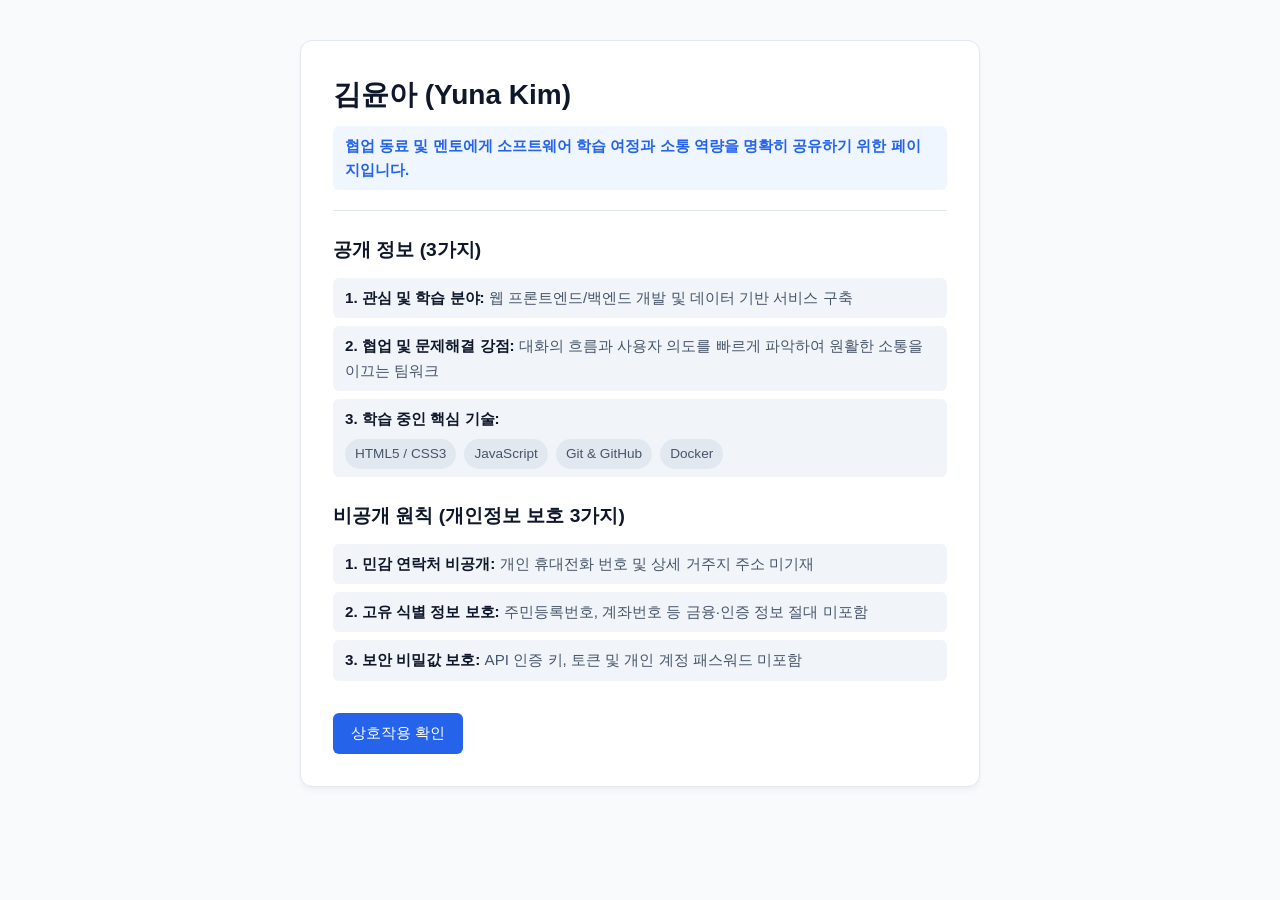
==== index.html @ d5805625 "Add files via upload" ====
<!DOCTYPE html>
<html lang="ko">
<head>
  <meta charset="UTF-8">
  <meta name="viewport" content="width=device-width, initial-scale=1.0">
  <title>김윤아 | 개발자 소개</title>
  <style>
    :root {
      --bg-color: #f8fafc;
      --card-bg: #ffffff;
      --text-main: #0f172a;
      --text-sub: #475569;
      --primary: #2563eb;
      --border: #e2e8f0;
    }
    * { box-sizing: border-box; margin: 0; padding: 0; }
    body {
      font-family: -apple-system, BlinkMacSystemFont, "Segoe UI", Roboto, "Apple SD Gothic Neo", sans-serif;
      background-color: var(--bg-color);
      color: var(--text-main);
      line-height: 1.6;
      padding: 40px 20px;
      display: flex;
      justify-content: center;
    }
    .container {
      max-width: 680px;
      width: 100%;
      background: var(--card-bg);
      border-radius: 12px;
      border: 1px solid var(--border);
      padding: 32px;
      box-shadow: 0 4px 6px -1px rgba(0, 0, 0, 0.05);
    }
    header {
      margin-bottom: 24px;
      border-bottom: 1px solid var(--border);
      padding-bottom: 20px;
    }
    h1 { font-size: 1.75rem; margin-bottom: 8px; color: var(--text-main); }
    .target-desc {
      color: var(--primary);
      font-weight: 600;
      font-size: 0.95rem;
      background: #eff6ff;
      padding: 8px 12px;
      border-radius: 6px;
      display: inline-block;
    }
    section { margin-top: 24px; }
    h2 { font-size: 1.2rem; margin-bottom: 12px; color: var(--text-main); }
    ul { list-style: none; }
    li {
      padding: 8px 12px;
      margin-bottom: 8px;
      background: #f1f5f9;
      border-radius: 6px;
      font-size: 0.95rem;
      color: var(--text-sub);
    }
    li strong { color: var(--text-main); }
    .tag-container {
      display: flex;
      flex-wrap: wrap;
      gap: 8px;
      margin-top: 8px;
    }
    .tag {
      background: #e2e8f0;
      padding: 4px 10px;
      border-radius: 20px;
      font-size: 0.85rem;
      font-weight: 500;
    }
    .actions {
      margin-top: 32px;
      display: flex;
      gap: 12px;
    }
    button, a.btn {
      display: inline-block;
      text-decoration: none;
      background-color: var(--primary);
      color: #ffffff;
      padding: 10px 18px;
      border-radius: 6px;
      border: none;
      font-size: 0.95rem;
      font-weight: 500;
      cursor: pointer;
      transition: background-color 0.2s ease;
    }
    button:hover, a.btn:hover, button:focus, a.btn:focus {
      background-color: #1d4ed8;
      outline: 2px solid #93c5fd;
    }
    #msg {
      margin-top: 12px;
      font-size: 0.9rem;
      color: #16a34a;
      font-weight: 500;
      display: none;
    }
  </style>
</head>
<body>
  <main class="container">
    <header>
      <h1>김윤아 (Yuna Kim)</h1>
      <!-- T01-C03: 대상과 목적 1문장 -->
      <p class="target-desc">협업 동료 및 멘토에게 소프트웨어 학습 여정과 소통 역량을 명확히 공유하기 위한 페이지입니다.</p>
    </header>

    <section>
      <h2>공개 정보 (3가지)</h2>
      <ul>
        <li><strong>1. 관심 및 학습 분야:</strong> 웹 프론트엔드/백엔드 개발 및 데이터 기반 서비스 구축</li>
        <li><strong>2. 협업 및 문제해결 강점:</strong> 대화의 흐름과 사용자 의도를 빠르게 파악하여 원활한 소통을 이끄는 팀워크</li>
        <li><strong>3. 학습 중인 핵심 기술:</strong>
          <div class="tag-container">
            <span class="tag">HTML5 / CSS3</span>
            <span class="tag">JavaScript</span>
            <span class="tag">Git & GitHub</span>
            <span class="tag">Docker</span>
          </div>
        </li>
      </ul>
    </section>

    <section>
      <h2>비공개 원칙 (개인정보 보호 3가지)</h2>
      <ul>
        <li><strong>1. 민감 연락처 비공개:</strong> 개인 휴대전화 번호 및 상세 거주지 주소 미기재</li>
        <li><strong>2. 고유 식별 정보 보호:</strong> 주민등록번호, 계좌번호 등 금융·인증 정보 절대 미포함</li>
        <li><strong>3. 보안 비밀값 보호:</strong> API 인증 키, 토큰 및 개인 계정 패스워드 미포함</li>
      </ul>
    </section>

    <div class="actions">
      <button type="button" id="contact-btn">상호작용 확인</button>
    </div>
    <p id="msg" role="status">정상적으로 상호작용되었습니다. 환영합니다!</p>
  </main>

  <script>
    const btn = document.getElementById('contact-btn');
    const msg = document.getElementById('msg');
    btn.addEventListener('click', () => {
      msg.style.display = 'block';
    });
  </script>
</body>
</html>
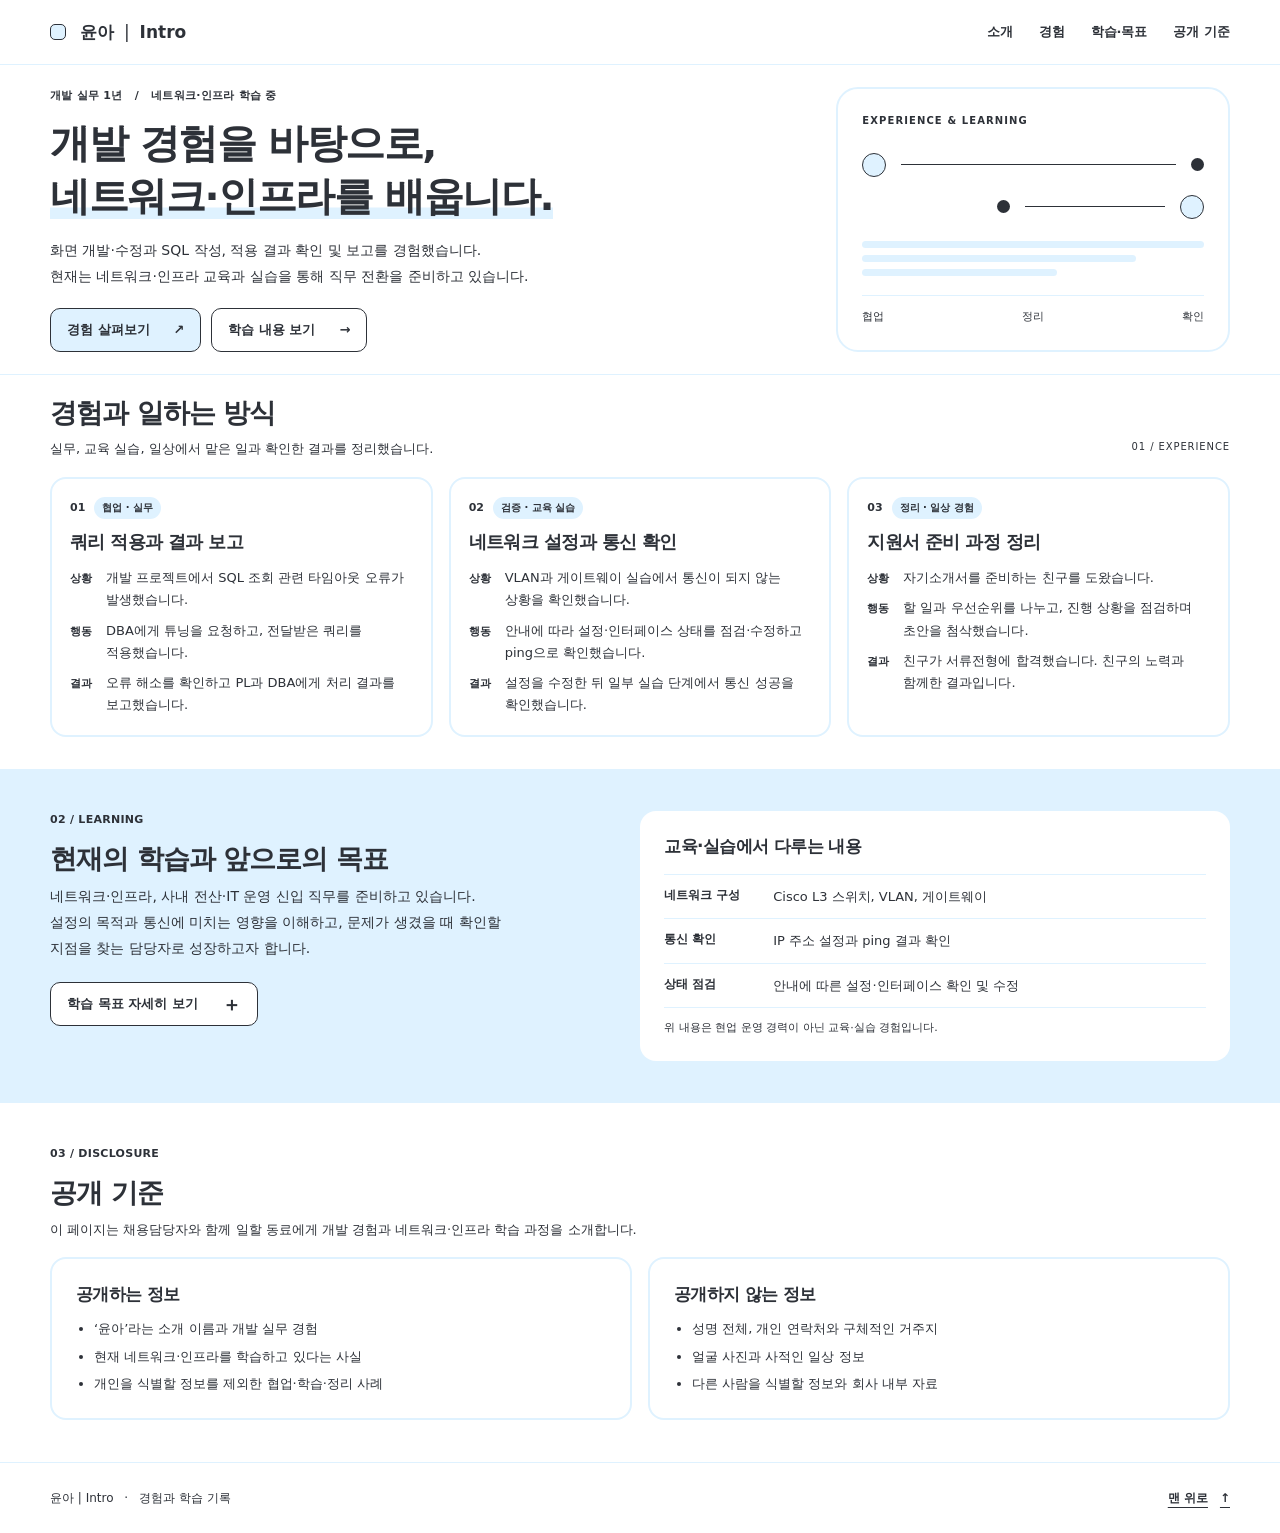
==== commit 867142b6: "Add personal introduction website" ====
--- a/index.html
+++ b/index.html
@@ -1,153 +1,171 @@
-<!DOCTYPE html>
-<html lang="ko">
-<head>
-  <meta charset="UTF-8">
-  <meta name="viewport" content="width=device-width, initial-scale=1.0">
-  <title>김윤아 | 개발자 소개</title>
-  <style>
-    :root {
-      --bg-color: #f8fafc;
-      --card-bg: #ffffff;
-      --text-main: #0f172a;
-      --text-sub: #475569;
-      --primary: #2563eb;
-      --border: #e2e8f0;
-    }
-    * { box-sizing: border-box; margin: 0; padding: 0; }
-    body {
-      font-family: -apple-system, BlinkMacSystemFont, "Segoe UI", Roboto, "Apple SD Gothic Neo", sans-serif;
-      background-color: var(--bg-color);
-      color: var(--text-main);
-      line-height: 1.6;
-      padding: 40px 20px;
-      display: flex;
-      justify-content: center;
-    }
-    .container {
-      max-width: 680px;
-      width: 100%;
-      background: var(--card-bg);
-      border-radius: 12px;
-      border: 1px solid var(--border);
-      padding: 32px;
-      box-shadow: 0 4px 6px -1px rgba(0, 0, 0, 0.05);
-    }
-    header {
-      margin-bottom: 24px;
-      border-bottom: 1px solid var(--border);
-      padding-bottom: 20px;
-    }
-    h1 { font-size: 1.75rem; margin-bottom: 8px; color: var(--text-main); }
-    .target-desc {
-      color: var(--primary);
-      font-weight: 600;
-      font-size: 0.95rem;
-      background: #eff6ff;
-      padding: 8px 12px;
-      border-radius: 6px;
-      display: inline-block;
-    }
-    section { margin-top: 24px; }
-    h2 { font-size: 1.2rem; margin-bottom: 12px; color: var(--text-main); }
-    ul { list-style: none; }
-    li {
-      padding: 8px 12px;
-      margin-bottom: 8px;
-      background: #f1f5f9;
-      border-radius: 6px;
-      font-size: 0.95rem;
-      color: var(--text-sub);
-    }
-    li strong { color: var(--text-main); }
-    .tag-container {
-      display: flex;
-      flex-wrap: wrap;
-      gap: 8px;
-      margin-top: 8px;
-    }
-    .tag {
-      background: #e2e8f0;
-      padding: 4px 10px;
-      border-radius: 20px;
-      font-size: 0.85rem;
-      font-weight: 500;
-    }
-    .actions {
-      margin-top: 32px;
-      display: flex;
-      gap: 12px;
-    }
-    button, a.btn {
-      display: inline-block;
-      text-decoration: none;
-      background-color: var(--primary);
-      color: #ffffff;
-      padding: 10px 18px;
-      border-radius: 6px;
-      border: none;
-      font-size: 0.95rem;
-      font-weight: 500;
-      cursor: pointer;
-      transition: background-color 0.2s ease;
-    }
-    button:hover, a.btn:hover, button:focus, a.btn:focus {
-      background-color: #1d4ed8;
-      outline: 2px solid #93c5fd;
-    }
-    #msg {
-      margin-top: 12px;
-      font-size: 0.9rem;
-      color: #16a34a;
-      font-weight: 500;
-      display: none;
-    }
-  </style>
-</head>
-<body>
-  <main class="container">
-    <header>
-      <h1>김윤아 (Yuna Kim)</h1>
-      <!-- T01-C03: 대상과 목적 1문장 -->
-      <p class="target-desc">협업 동료 및 멘토에게 소프트웨어 학습 여정과 소통 역량을 명확히 공유하기 위한 페이지입니다.</p>
-    </header>
-
-    <section>
-      <h2>공개 정보 (3가지)</h2>
-      <ul>
-        <li><strong>1. 관심 및 학습 분야:</strong> 웹 프론트엔드/백엔드 개발 및 데이터 기반 서비스 구축</li>
-        <li><strong>2. 협업 및 문제해결 강점:</strong> 대화의 흐름과 사용자 의도를 빠르게 파악하여 원활한 소통을 이끄는 팀워크</li>
-        <li><strong>3. 학습 중인 핵심 기술:</strong>
-          <div class="tag-container">
-            <span class="tag">HTML5 / CSS3</span>
-            <span class="tag">JavaScript</span>
-            <span class="tag">Git & GitHub</span>
-            <span class="tag">Docker</span>
-          </div>
-        </li>
-      </ul>
-    </section>
-
-    <section>
-      <h2>비공개 원칙 (개인정보 보호 3가지)</h2>
-      <ul>
-        <li><strong>1. 민감 연락처 비공개:</strong> 개인 휴대전화 번호 및 상세 거주지 주소 미기재</li>
-        <li><strong>2. 고유 식별 정보 보호:</strong> 주민등록번호, 계좌번호 등 금융·인증 정보 절대 미포함</li>
-        <li><strong>3. 보안 비밀값 보호:</strong> API 인증 키, 토큰 및 개인 계정 패스워드 미포함</li>
-      </ul>
-    </section>
-
-    <div class="actions">
-      <button type="button" id="contact-btn">상호작용 확인</button>
-    </div>
-    <p id="msg" role="status">정상적으로 상호작용되었습니다. 환영합니다!</p>
-  </main>
-
-  <script>
-    const btn = document.getElementById('contact-btn');
-    const msg = document.getElementById('msg');
-    btn.addEventListener('click', () => {
-      msg.style.display = 'block';
-    });
-  </script>
-</body>
-</html>+<!doctype html>
+<html lang="ko">
+<head>
+  <meta charset="utf-8">
+  <meta name="viewport" content="width=device-width, initial-scale=1">
+  <meta name="description" content="개발 실무 1년의 경험을 바탕으로 네트워크·인프라 직무 전환을 준비하는 윤아의 소개 페이지입니다.">
+  <meta name="color-scheme" content="light">
+  <title>윤아 | Intro</title>
+  <link rel="icon" href="data:,">
+  <link rel="stylesheet" href="styles.css">
+  <script src="script.js" defer></script>
+</head>
+<body>
+  <a class="skip-link" href="#main">본문 바로가기</a>
+  <header class="site-header">
+    <div class="shell header-inner">
+      <a class="brand" href="#top" aria-label="윤아 | Intro — 맨 위로">
+        <span class="brand-mark" aria-hidden="true"></span>
+        <span class="brand-text">윤아 <span class="brand-divider">|</span> Intro</span>
+      </a>
+      <nav aria-label="주요 메뉴">
+        <ul class="nav-list">
+          <li><a href="#about">소개</a></li>
+          <li><a href="#stories">경험</a></li>
+          <li><a href="#try-it">학습·목표</a></li>
+          <li><a href="#disclosure">공개 기준</a></li>
+        </ul>
+      </nav>
+    </div>
+  </header>
+
+  <main id="main" tabindex="-1">
+    <section class="hero" id="top" aria-labelledby="hero-title">
+      <div class="shell hero-grid">
+        <div class="hero-copy" id="about">
+          <p class="eyebrow">개발 실무 1년 <span aria-hidden="true">/</span> 네트워크·인프라 학습 중</p>
+          <h1 id="hero-title">개발 경험을 바탕으로,<br><span class="accent-text">네트워크·인프라를 배웁니다.</span></h1>
+          <p class="hero-description">화면 개발·수정과 SQL 작성, 적용 결과 확인 및 보고를 경험했습니다.<br class="desktop-break"> 현재는 네트워크·인프라 교육과 실습을 통해 직무 전환을 준비하고 있습니다.</p>
+          <div class="hero-actions">
+            <a class="action-link primary-link" href="#stories">경험 살펴보기 <span aria-hidden="true">↗</span></a>
+            <a class="action-link secondary-link" href="#try-it">학습 내용 보기 <span aria-hidden="true">→</span></a>
+          </div>
+        </div>
+
+        <!-- 인물 사진이나 외부 이미지가 아닌, CSS로 표현한 장식용 연결 도형입니다. -->
+        <div class="hero-visual" aria-hidden="true">
+          <div class="visual-card visual-card-large">
+            <p class="visual-label">EXPERIENCE &amp; LEARNING</p>
+            <div class="node-row">
+              <span class="node node-large"></span><span class="line"></span><span class="node"></span>
+            </div>
+            <div class="node-row align-end">
+              <span class="node"></span><span class="line short"></span><span class="node node-large"></span>
+            </div>
+            <div class="mini-bars"><span></span><span></span><span></span></div>
+            <div class="visual-caption"><span>협업</span><span>정리</span><span>확인</span></div>
+          </div>
+        </div>
+      </div>
+    </section>
+
+    <section class="stories section-space" id="stories" aria-labelledby="stories-title">
+      <div class="shell">
+        <div class="section-heading">
+          <div>
+            <h2 id="stories-title">경험과 일하는 방식</h2>
+            <p class="section-lead">실무, 교육 실습, 일상에서 맡은 일과 확인한 결과를 정리했습니다.</p>
+          </div>
+          <p class="section-index" aria-hidden="true">01 / EXPERIENCE</p>
+        </div>
+        <div class="story-grid">
+          <article class="story-card" id="work-experience">
+            <p class="story-number">01 <span class="story-tag">협업 · 실무</span></p>
+            <h3>쿼리 적용과 결과 보고</h3>
+            <dl class="story-evidence">
+              <div><dt>상황</dt><dd>개발 프로젝트에서 SQL 조회 관련 타임아웃 오류가 발생했습니다.</dd></div>
+              <div><dt>행동</dt><dd>DBA에게 튜닝을 요청하고, 전달받은 쿼리를 적용했습니다.</dd></div>
+              <div><dt>결과</dt><dd>오류 해소를 확인하고 PL과 DBA에게 처리 결과를 보고했습니다.</dd></div>
+            </dl>
+          </article>
+          <article class="story-card" id="learning-experience">
+            <p class="story-number">02 <span class="story-tag">검증 · 교육 실습</span></p>
+            <h3>네트워크 설정과 통신 확인</h3>
+            <dl class="story-evidence">
+              <div><dt>상황</dt><dd>VLAN과 게이트웨이 실습에서 통신이 되지 않는 상황을 확인했습니다.</dd></div>
+              <div><dt>행동</dt><dd>안내에 따라 설정·인터페이스 상태를 점검·수정하고 ping으로 확인했습니다.</dd></div>
+              <div><dt>결과</dt><dd>설정을 수정한 뒤 일부 실습 단계에서 통신 성공을 확인했습니다.</dd></div>
+            </dl>
+          </article>
+          <article class="story-card" id="planning-experience">
+            <p class="story-number">03 <span class="story-tag">정리 · 일상 경험</span></p>
+            <h3>지원서 준비 과정 정리</h3>
+            <dl class="story-evidence">
+              <div><dt>상황</dt><dd>자기소개서를 준비하는 친구를 도왔습니다.</dd></div>
+              <div><dt>행동</dt><dd>할 일과 우선순위를 나누고, 진행 상황을 점검하며 초안을 첨삭했습니다.</dd></div>
+              <div><dt>결과</dt><dd>친구가 서류전형에 합격했습니다. 친구의 노력과 함께한 결과입니다.</dd></div>
+            </dl>
+          </article>
+        </div>
+      </div>
+    </section>
+
+    <section class="try-section section-space" id="try-it" aria-labelledby="try-title">
+      <div class="shell try-layout">
+        <div class="try-heading">
+          <p class="eyebrow">02 / LEARNING</p>
+          <h2 id="try-title">현재의 학습과 앞으로의 목표</h2>
+          <p>네트워크·인프라, 사내 전산·IT 운영 신입 직무를 준비하고 있습니다. 설정의 목적과 통신에 미치는 영향을 이해하고, 문제가 생겼을 때 확인할 지점을 찾는 담당자로 성장하고자 합니다.</p>
+          <button class="toggle-button" id="evidence-toggle" type="button" aria-expanded="false" aria-controls="more-evidence">
+            <span class="toggle-label">학습 목표 자세히 보기</span><span class="toggle-icon" aria-hidden="true">＋</span>
+          </button>
+        </div>
+        <div class="try-card">
+          <h3 class="card-heading">교육·실습에서 다루는 내용</h3>
+          <dl class="learning-list">
+            <div><dt>네트워크 구성</dt><dd>Cisco L3 스위치, VLAN, 게이트웨이</dd></div>
+            <div><dt>통신 확인</dt><dd>IP 주소 설정과 ping 결과 확인</dd></div>
+            <div><dt>상태 점검</dt><dd>안내에 따른 설정·인터페이스 확인 및 수정</dd></div>
+          </dl>
+          <p class="scope-note">위 내용은 현업 운영 경력이 아닌 교육·실습 경험입니다.</p>
+          <div id="more-evidence" class="expanded-evidence" hidden>
+            <h3>앞으로 익히고 싶은 역량</h3>
+            <ul>
+              <li>설정 명령어의 목적과 통신 흐름을 설명할 수 있도록 익히겠습니다.</li>
+              <li>통신이 되지 않을 때 IP 설정과 인터페이스 상태 등 확인할 지점을 찾는 연습을 이어가겠습니다.</li>
+              <li>안내를 받아 수행한 실습을 다시 해 보며 스스로 구성하고 검증할 수 있는 범위를 넓히겠습니다.</li>
+            </ul>
+          </div>
+          <noscript><p class="noscript-note">상세 목표를 펼치려면 브라우저에서 JavaScript를 허용해 주세요. 소개와 경험은 그대로 읽을 수 있습니다.</p></noscript>
+        </div>
+      </div>
+    </section>
+
+    <section class="disclosure-section section-space" id="disclosure" aria-labelledby="disclosure-title">
+      <div class="shell">
+        <div class="section-heading">
+          <div>
+            <p class="eyebrow">03 / DISCLOSURE</p>
+            <h2 id="disclosure-title">공개 기준</h2>
+            <p class="section-lead">이 페이지는 채용담당자와 함께 일할 동료에게 개발 경험과 네트워크·인프라 학습 과정을 소개합니다.</p>
+          </div>
+        </div>
+        <div class="privacy-grid">
+          <article class="privacy-card">
+            <h3>공개하는 정보</h3>
+            <ul>
+              <li>‘윤아’라는 소개 이름과 개발 실무 경험</li>
+              <li>현재 네트워크·인프라를 학습하고 있다는 사실</li>
+              <li>개인을 식별할 정보를 제외한 협업·학습·정리 사례</li>
+            </ul>
+          </article>
+          <article class="privacy-card">
+            <h3>공개하지 않는 정보</h3>
+            <ul>
+              <li>성명 전체, 개인 연락처와 구체적인 거주지</li>
+              <li>얼굴 사진과 사적인 일상 정보</li>
+              <li>다른 사람을 식별할 정보와 회사 내부 자료</li>
+            </ul>
+          </article>
+        </div>
+      </div>
+    </section>
+  </main>
+  <footer class="site-footer">
+    <div class="shell footer-inner">
+      <p>윤아 | Intro <span aria-hidden="true">·</span> 경험과 학습 기록</p>
+      <a href="#top">맨 위로 <span aria-hidden="true">↑</span></a>
+    </div>
+  </footer>
+</body>
+</html>
--- a/styles.css
+++ b/styles.css
@@ -0,0 +1,151 @@
+/* 사용 색상은 화이트, 차콜, 파스텔 하늘색 세 가지입니다. */
+:root {
+  color-scheme: light;
+  --white: #ffffff;
+  --charcoal: #2d3138;
+  --sky: #dff2ff;
+}
+*, *::before, *::after { box-sizing: border-box; }
+html { scroll-behavior: smooth; scroll-padding-top: 28px; }
+body { margin: 0; background: var(--white); color: var(--charcoal); font-family: "Pretendard", "Apple SD Gothic Neo", "Noto Sans KR", "Noto Sans CJK KR", system-ui, sans-serif; line-height: 1.65; word-break: keep-all; overflow-wrap: anywhere; }
+a { color: inherit; text-underline-offset: 5px; }
+a:hover { text-decoration-thickness: 2px; }
+button { font: inherit; }
+a, button { -webkit-tap-highlight-color: transparent; }
+:focus-visible { outline: 3px solid var(--charcoal); outline-offset: 4px; }
+[hidden] { display: none !important; }
+.shell { width: min(1180px, calc(100% - 72px)); margin-inline: auto; }
+h1, h2, h3, p { margin-top: 0; }
+h1, h2, h3 { line-height: 1.35; letter-spacing: -.035em; }
+.skip-link { position: absolute; top: -100px; left: 20px; z-index: 10; background: var(--white); border: 2px solid var(--charcoal); padding: 12px 20px; border-radius: 10px; }
+.skip-link:focus { top: 10px; }
+.site-header { border-bottom: 1px solid var(--sky); }
+.header-inner { min-height: 64px; display: flex; align-items: center; justify-content: space-between; gap: 24px; }
+/* 로고와 이름을 별도 영역에 배치합니다. 장식을 그림자로 복제하지 않습니다. */
+.brand { display: inline-flex; flex: 0 0 auto; align-items: center; gap: 14px; min-height: 44px; text-decoration: none; font-size: 17px; font-weight: 750; white-space: nowrap; }
+.brand-mark { display: block; flex: 0 0 16px; width: 16px; height: 16px; margin: 0; border-radius: 5px; background: var(--sky); border: 1px solid var(--charcoal); box-shadow: none; }
+.brand-text { display: block; flex: 0 0 auto; position: static; }
+.brand-divider { margin-inline: 4px; font-weight: 400; }
+.nav-list { display: flex; align-items: center; flex-wrap: wrap; gap: 12px 26px; list-style: none; margin: 0; padding: 0; }
+.nav-list a { display: inline-flex; align-items: center; min-height: 40px; font-size: 13px; font-weight: 600; text-decoration: none; }
+.nav-list a:hover { text-decoration: underline; }
+.hero { border-bottom: 1px solid var(--sky); }
+.hero-grid { display: grid; grid-template-columns: minmax(0, 1.85fr) minmax(0, 1fr); gap: 58px; align-items: center; padding-block: 22px; }
+.eyebrow { margin: 0 0 12px; font-size: 11px; font-weight: 650; letter-spacing: .025em; }
+.eyebrow > span { padding-inline: 8px; }
+h1 { margin: 0 0 15px; font-size: clamp(32px, 3.1vw, 43px); font-weight: 800; line-height: 1.34; }
+.accent-text { box-shadow: inset 0 -.29em 0 var(--sky); box-decoration-break: clone; -webkit-box-decoration-break: clone; }
+.hero-description { font-size: 14px; line-height: 1.8; margin: 0 0 19px; }
+.hero-actions { display: flex; flex-wrap: wrap; gap: 10px; }
+.action-link { display: inline-flex; align-items: center; justify-content: space-between; gap: 24px; min-height: 44px; padding: 10px 16px; border: 1px solid var(--charcoal); border-radius: 10px; font-size: 13px; font-weight: 650; text-decoration: none; }
+.primary-link { background: var(--sky); }
+.secondary-link { background: var(--white); }
+.action-link:hover { text-decoration: underline; }
+.hero-visual { min-width: 0; }
+.visual-card { width: 100%; padding: 24px; border: 2px solid var(--sky); border-radius: 22px; background: var(--white); }
+.visual-label { margin: 0 0 23px; font-size: 10px; font-weight: 650; letter-spacing: .11em; }
+.node-row { display: flex; align-items: center; gap: 15px; }
+.node-row + .node-row { margin-top: 18px; }
+.node-row.align-end { justify-content: flex-end; }
+.node { width: 13px; height: 13px; flex-shrink: 0; border-radius: 50%; background: var(--charcoal); }
+.node-large { width: 24px; height: 24px; background: var(--sky); border: 1px solid var(--charcoal); }
+.line { height: 1px; flex: 1; background: var(--charcoal); }
+.line.short { max-width: 140px; }
+.mini-bars { margin-top: 22px; display: grid; gap: 7px; }
+.mini-bars span { height: 7px; border-radius: 99px; background: var(--sky); }
+.mini-bars span:nth-child(2) { width: 80%; }
+.mini-bars span:nth-child(3) { width: 57%; }
+.visual-caption { display: flex; justify-content: space-between; margin-top: 19px; padding-top: 12px; border-top: 1px solid var(--sky); font-size: 11px; }
+.section-space { padding-block: 42px; }
+.stories { padding-block: 20px 32px; }
+.section-heading { display: flex; justify-content: space-between; align-items: flex-end; gap: 24px; margin-bottom: 17px; }
+h2 { font-size: clamp(23px, 2.1vw, 28px); margin: 0 0 7px; font-weight: 750; }
+.section-lead { margin: 0; font-size: 13px; }
+.section-index { margin: 0 0 4px; font-size: 10px; letter-spacing: .09em; white-space: nowrap; }
+.story-grid { display: grid; grid-template-columns: repeat(3, minmax(0, 1fr)); gap: 16px; }
+.story-card { padding: 18px 18px 19px; border: 2px solid var(--sky); border-radius: 16px; background: var(--white); }
+.story-number { display: flex; align-items: center; gap: 9px; margin: 0 0 11px; font-size: 11px; font-weight: 650; }
+.story-tag { font-size: 10px; padding: 3px 8px; background: var(--sky); border-radius: 99px; }
+.story-card h3 { margin: 0 0 13px; font-size: 18px; font-weight: 750; }
+.story-evidence { display: grid; gap: 8px; margin: 0; }
+.story-evidence > div { display: grid; grid-template-columns: 28px minmax(0, 1fr); gap: 8px; align-items: baseline; }
+.story-evidence dt { font-size: 11px; font-weight: 750; }
+.story-evidence dd { margin: 0; font-size: 13px; line-height: 1.7; }
+.try-section { background: var(--sky); }
+.try-layout { display: grid; grid-template-columns: minmax(0, 1fr) minmax(0, 1.1fr); gap: 54px; align-items: start; }
+.try-heading > p:not(.eyebrow) { max-width: 470px; margin-bottom: 20px; font-size: 14px; line-height: 1.85; }
+.toggle-button { display: inline-flex; align-items: center; justify-content: space-between; gap: 24px; min-height: 44px; padding: 10px 16px; background: var(--white); color: var(--charcoal); border: 1px solid var(--charcoal); border-radius: 10px; font-size: 13px; font-weight: 650; cursor: pointer; }
+.toggle-button:hover .toggle-label { text-decoration: underline; text-underline-offset: 5px; }
+.toggle-icon { font-size: 19px; line-height: 1; }
+.try-card { padding: 24px; background: var(--white); border-radius: 16px; }
+.card-heading { font-size: 17px; margin: 0 0 16px; }
+.learning-list { margin: 0; }
+.learning-list > div { display: grid; grid-template-columns: 97px minmax(0, 1fr); gap: 12px; padding: 11px 0; border-top: 1px solid var(--sky); }
+.learning-list dt { font-size: 12px; font-weight: 650; }
+.learning-list dd { font-size: 13px; margin: 0; }
+.scope-note { padding: 11px 0 0; margin: 0; border-top: 1px solid var(--sky); font-size: 11px; }
+.expanded-evidence { margin-top: 18px; padding: 18px; background: var(--sky); border-radius: 12px; }
+.expanded-evidence h3 { font-size: 15px; margin: 0 0 10px; }
+.expanded-evidence ul { font-size: 13px; padding-left: 18px; margin: 0; }
+.expanded-evidence li + li { margin-top: 8px; }
+.noscript-note { font-size: 12px; margin: 15px 0 0; }
+.privacy-grid { display: grid; grid-template-columns: 1fr 1fr; gap: 16px; }
+.privacy-card { padding: 24px; border: 2px solid var(--sky); border-radius: 16px; }
+.privacy-card h3 { margin: 0 0 12px; font-size: 17px; }
+.privacy-card ul { margin: 0; padding-left: 18px; font-size: 13px; }
+.privacy-card li + li { margin-top: 6px; }
+.site-footer { border-top: 1px solid var(--sky); }
+.footer-inner { min-height: 70px; display: flex; align-items: center; justify-content: space-between; gap: 20px; }
+.footer-inner p { margin: 0; font-size: 12px; }
+.footer-inner p > span { padding-inline: 7px; }
+.footer-inner a { display: inline-flex; align-items: center; min-height: 40px; gap: 12px; font-size: 12px; font-weight: 650; }
+@media (min-width: 1600px) {
+  .hero-grid { padding-block: 38px; }
+  h1 { font-size: 44px; }
+  .stories { padding-block: 30px 42px; }
+}
+@media (max-width: 1050px) {
+  .shell { width: calc(100% - 48px); }
+  .hero-grid { gap: 25px; grid-template-columns: minmax(0, 1.8fr) minmax(0, 1fr); }
+  h1 { font-size: 32px; }
+  .desktop-break { display: none; }
+  .story-grid { gap: 12px; }
+  .story-card { padding-inline: 15px; }
+  .story-card h3 { font-size: 16px; }
+  .story-evidence > div { grid-template-columns: 1fr; gap: 3px; }
+  .try-layout { gap: 28px; }
+}
+@media (max-width: 760px) {
+  .hero-grid { grid-template-columns: 1fr; padding-block: 30px; gap: 25px; }
+  .hero-visual { max-width: 480px; }
+  .visual-card { padding: 20px 24px; }
+  .visual-label { margin-bottom: 14px; }
+  .node-row + .node-row { margin-top: 12px; }
+  .mini-bars { margin-top: 16px; }
+  .visual-caption { margin-top: 14px; }
+  .story-grid, .try-layout, .privacy-grid { grid-template-columns: 1fr; }
+  .story-card { padding: 22px; }
+  .story-card h3 { font-size: 19px; }
+  .story-evidence > div { grid-template-columns: 28px minmax(0, 1fr); gap: 8px; }
+  .story-evidence dd { font-size: 14px; }
+  .section-index { display: none; }
+}
+@media (max-width: 520px) {
+  .shell { width: calc(100% - 32px); }
+  .header-inner { align-items: flex-start; flex-direction: column; gap: 4px; padding-block: 14px 8px; }
+  .brand { font-size: 16px; }
+  .nav-list { column-gap: 23px; row-gap: 2px; }
+  .nav-list a { min-height: 34px; font-size: 12px; }
+  h1 { font-size: clamp(24px, 6.9vw, 33px); line-height: 1.45; }
+  .hero-description { font-size: 14px; }
+  .hero-actions { gap: 9px; }
+  .action-link { gap: 15px; padding-inline: 14px; font-size: 12px; }
+  .eyebrow { font-size: 10px; }
+  .eyebrow > span { padding-inline: 4px; }
+  .section-space { padding-block: 30px; }
+  h2 { font-size: 24px; }
+  .try-card, .privacy-card { padding: 20px; }
+  .learning-list > div { grid-template-columns: 1fr; gap: 5px; }
+  .footer-inner { flex-wrap: wrap; padding-block: 15px; gap: 3px 15px; }
+}
+@media (prefers-reduced-motion: reduce) { html { scroll-behavior: auto; } }
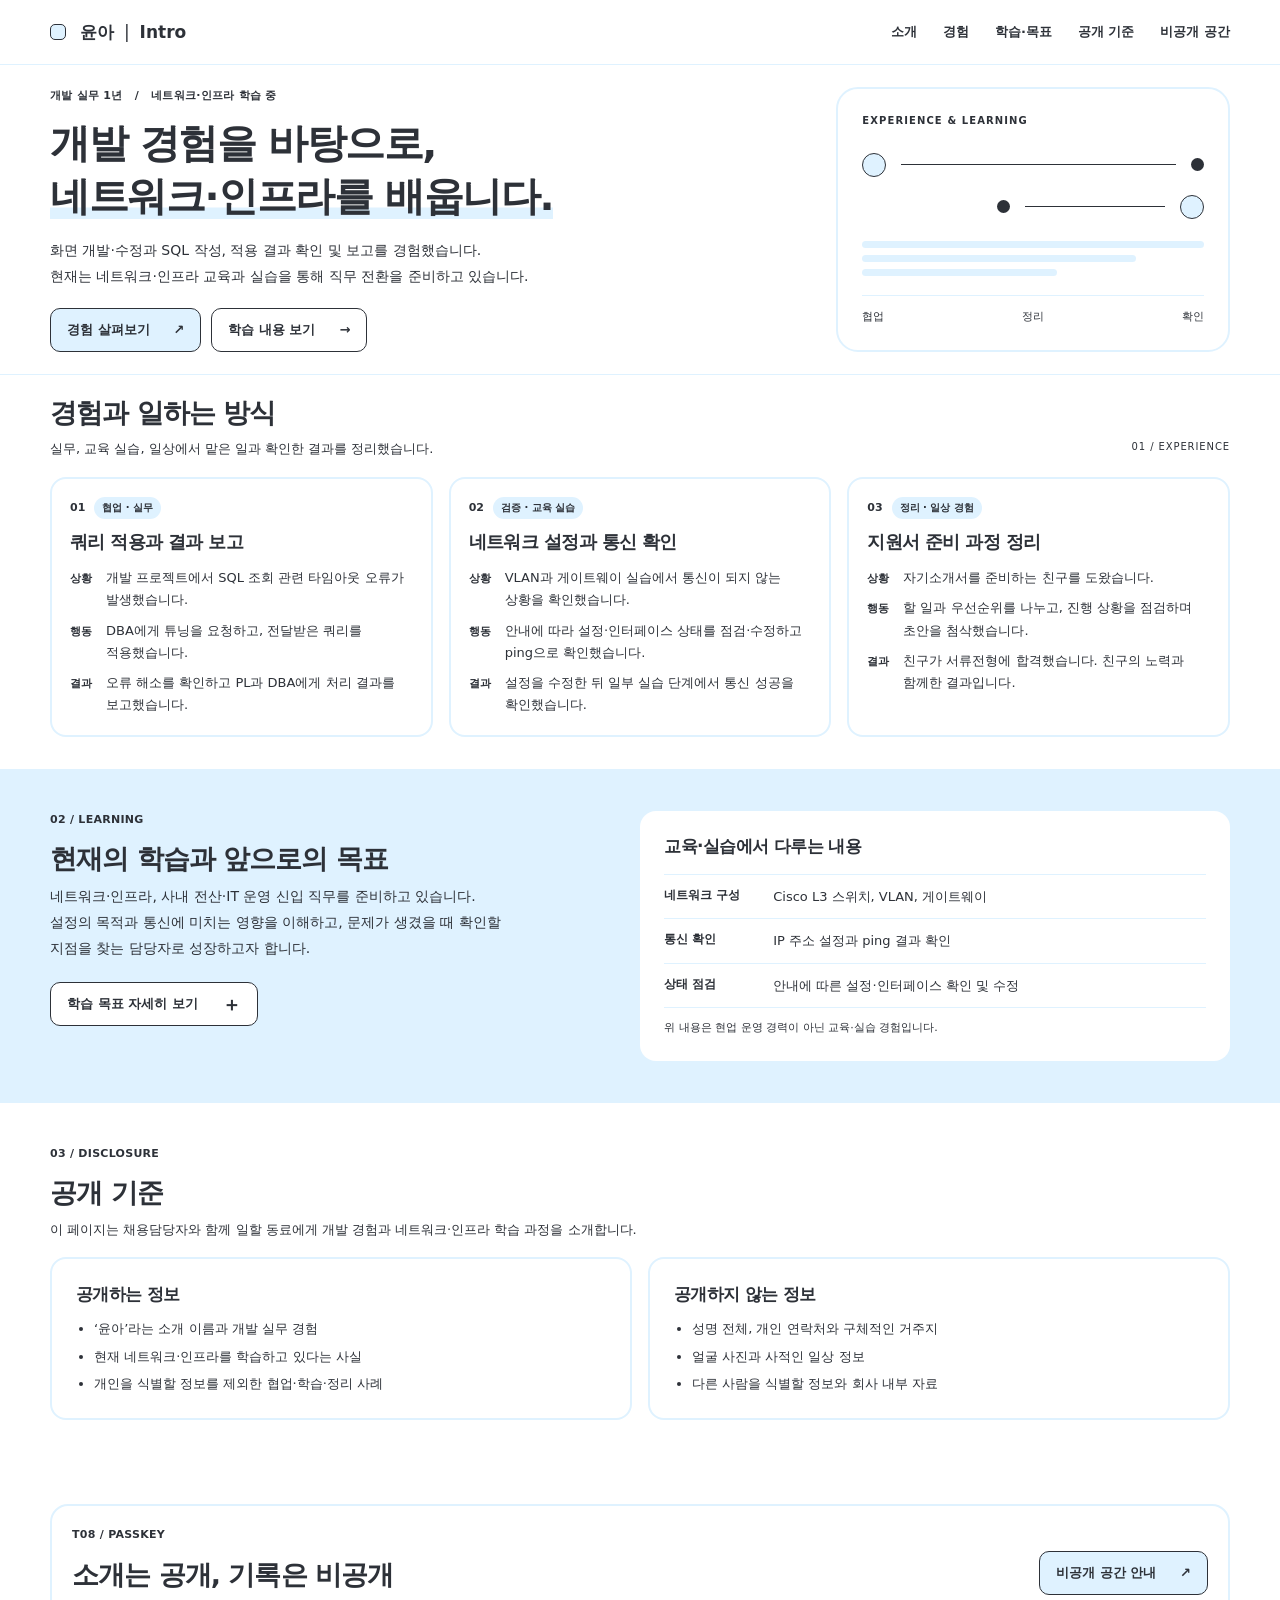
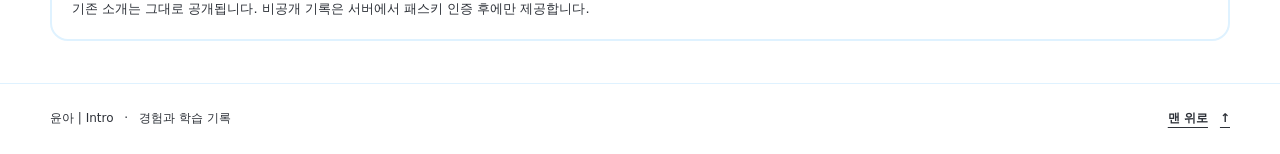
==== commit 5d9ef21f: "Add T08 public and private space" ====
--- a/index.html
+++ b/index.html
@@ -24,6 +24,7 @@
           <li><a href="#stories">경험</a></li>
           <li><a href="#try-it">학습·목표</a></li>
           <li><a href="#disclosure">공개 기준</a></li>
+          <li><a href="t08/">비공개 공간</a></li>
         </ul>
       </nav>
     </div>
@@ -160,6 +161,17 @@
         </div>
       </div>
     </section>
+    <!-- T08 private entry: public navigation only; no secret data here. -->
+    <section id="private-space" class="section-space" aria-labelledby="private-space-title">
+      <div class="shell t08-intro">
+        <div>
+          <p class="eyebrow">T08 / PASSKEY</p>
+          <h2 id="private-space-title">소개는 공개, 기록은 비공개</h2>
+          <p>기존 소개는 그대로 공개됩니다. 비공개 기록은 서버에서 패스키 인증 후에만 제공합니다.</p>
+        </div>
+        <a class="action-link primary-link" href="t08/">비공개 공간 안내 <span aria-hidden="true">↗</span></a>
+      </div>
+    </section>
   </main>
   <footer class="site-footer">
     <div class="shell footer-inner">
--- a/styles.css
+++ b/styles.css
@@ -149,3 +149,8 @@
   .footer-inner { flex-wrap: wrap; padding-block: 15px; gap: 3px 15px; }
 }
 @media (prefers-reduced-motion: reduce) { html { scroll-behavior: auto; } }
+
+/* T08: public/private boundary entry */
+.t08-intro{border:2px solid var(--sky);border-radius:18px;padding:20px;display:flex;gap:18px;align-items:center;justify-content:space-between}
+.t08-intro h2{margin-bottom:5px}.t08-intro p:last-child{font-size:13px;margin-bottom:0}
+@media(max-width:760px){.t08-intro{flex-direction:column;align-items:start}}
